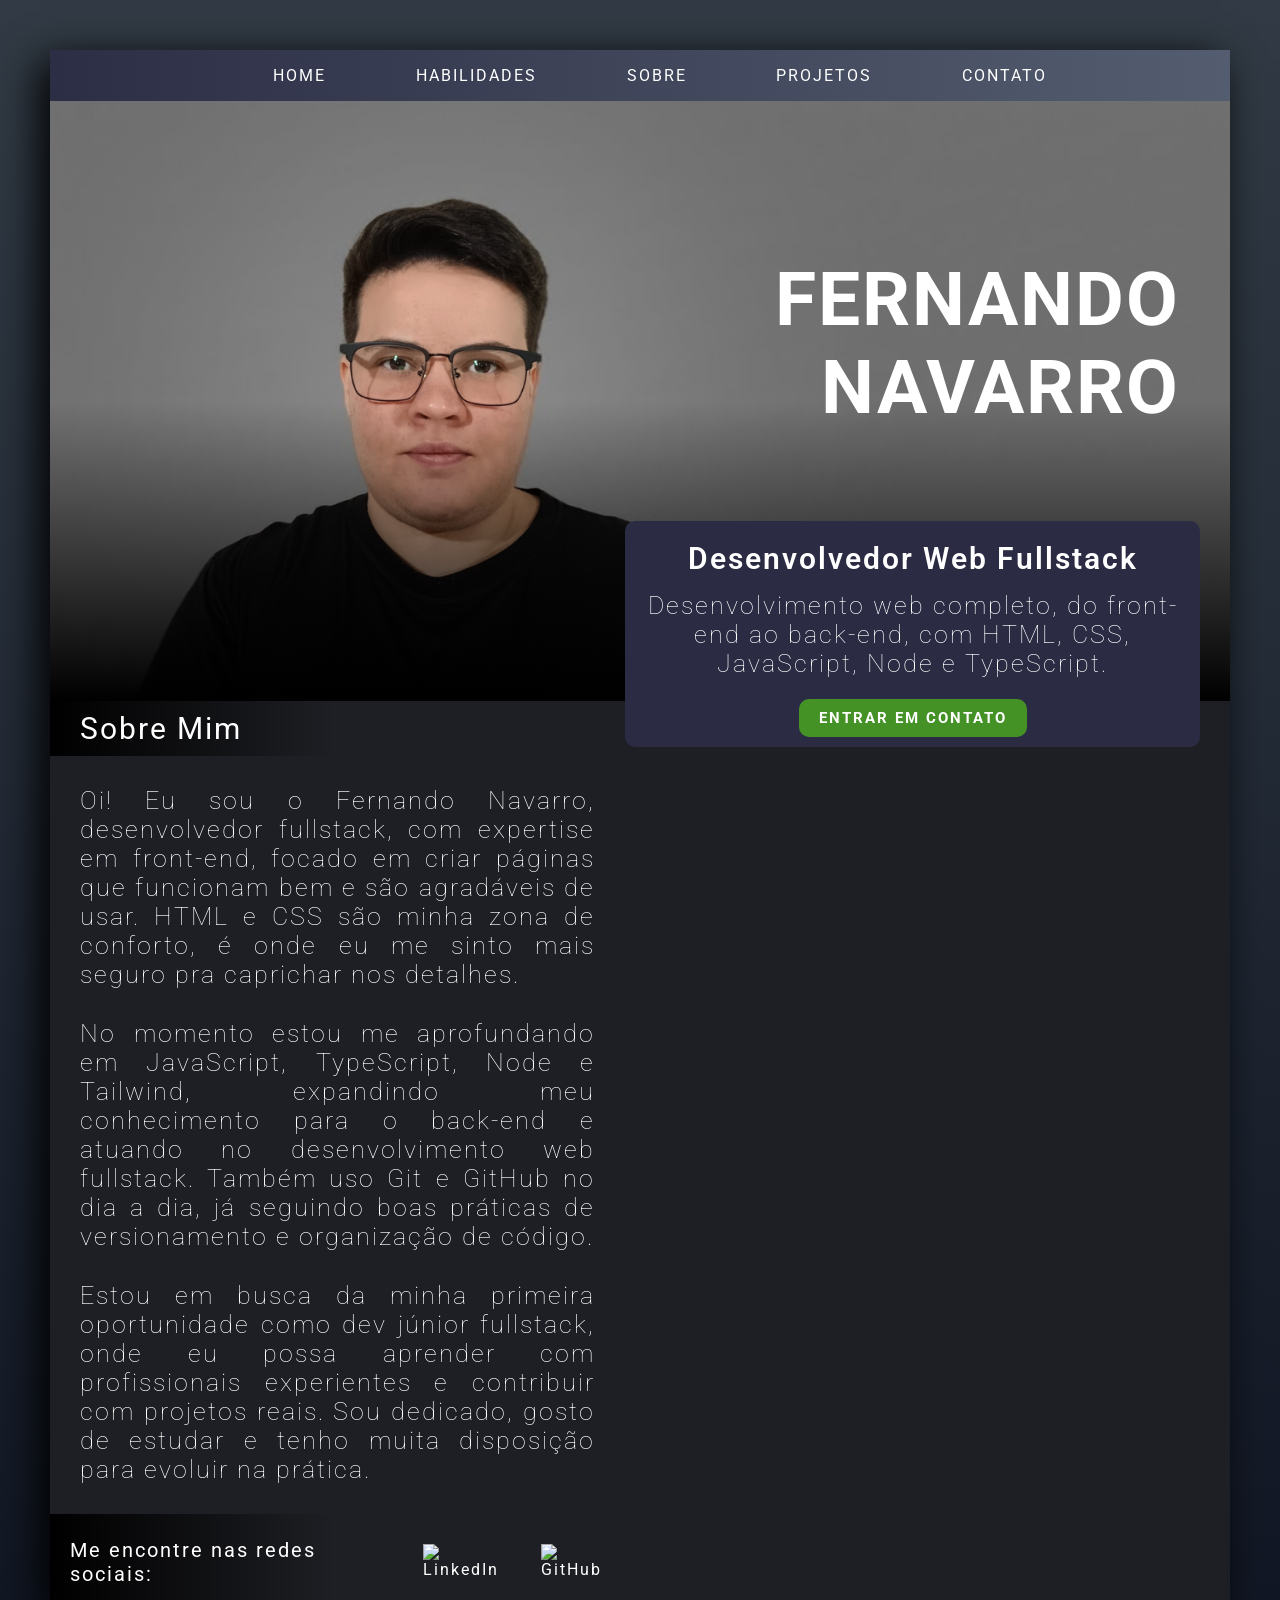
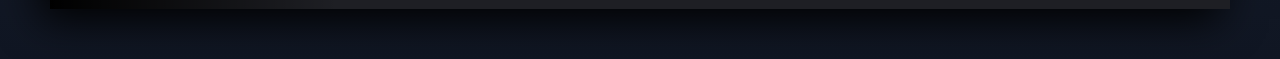
==== index.html @ 13acafb3 "Melhorias no display" ====
<!DOCTYPE html>
<html lang="pt-BR">

    <head>
        <meta charset="UTF-8">
        <meta name="viewport" content="width=device-width, initial-scale=1.0">
        <title>Portfólio | Fernando Navarro</title>
        <meta name="description" content="Portfólio de Fernando Navarro, desenvolvedor web fullstack, focado em criar interfaces funcionais e agradáveis de usar.">
        <link rel="icon" href="./public/images/logo-refatorando.png" type="image/x-icon">
        <link rel="stylesheet" href="./public/css/styles.css">
    </head>

    <body>
        <div id="container">
            <header id="header">
                <nav>
                    <ul>
                        <li><a href="#">HOME</a></li>
                        <li><a href="#">HABILIDADES</a></li>
                        <li><a href="#">SOBRE</a></li>
                        <li><a href="#">PROJETOS</a></li>
                        <li><a href="#">CONTATO</a></li>
                    </ul>
                </nav>
            </header>
            <div id="banner">
                <div id="banner-shadow">
                </div>
                <h1>Fernando<br>Navarro</h1>
            </div>
            <div id="info">
                <div id="sobre">
                    <div class="title">Sobre Mim</div>
                    <p>Oi! Eu sou o Fernando Navarro, desenvolvedor fullstack, com expertise em front-end, focado em criar páginas que funcionam bem e são agradáveis de usar. HTML e CSS são minha zona de conforto, é onde eu me sinto mais seguro pra caprichar nos detalhes.</p>
                    <p>No momento estou me aprofundando em JavaScript, TypeScript, Node e Tailwind, expandindo meu conhecimento para o back-end e atuando no desenvolvimento web fullstack. Também uso Git e GitHub no dia a dia, já seguindo boas práticas de versionamento e organização de código.</p>
                    <p>Estou em busca da minha primeira oportunidade como dev júnior fullstack, onde eu possa aprender com profissionais experientes e contribuir com projetos reais. Sou dedicado, gosto de estudar e tenho muita disposição para evoluir na prática.</p>
                    <div id="social">
                        <span>Me encontre nas redes sociais:</span>
                        <a href="https://www.linkedin.com/in/fernandoaugustonavarro/" target="_blank" rel="noopener noreferrer"><img src="./public/images/icon-linkedin.png" alt="LinkedIn" title="LinkedIn"></a>
                        <a href="https://github.com/fernandonavarrost-cpu" target="_blank" rel="noopener noreferrer"><img src="./public/images/icon-github.png" alt="GitHub" title="GitHub"></a>
                    </div>
                </div>
                <div id="habilidades">
                    <div id="resumo">
                        <h3>Desenvolvedor Web Fullstack</h3>
                        <p>Desenvolvimento web completo, do front-end ao back-end, com HTML, CSS, JavaScript, Node e TypeScript.</p>
                        <a href="#contato"> Entrar em contato</a>
                    </div>

                </div>
            </div>

        </div>
    </body>

</html>
---- public/css/styles.css ----
@import url('https://fonts.googleapis.com/css2?family=Roboto:ital,wght@0,300;0,400;0,700;1,300;1,400;1,700&display=swap');

:root{
    --branco:#fff;
    --preto: #000;
    --bg-color1:#323B45;
    --bg-color2:#101623;
    --container-bg-color:#1E1F24;
    --header-color1:#2C2E45;
    --header-color2:#545D70;
    --link-hover-color:#FFAE00;
    --banner-shadow-color1:#000000;
    --banner-shadow-color2:#00000000;
    --box-bg-color:#2B2C44;
    --btn-color1:#449225;
    --btn-color2:#c1ffa8;

}

body{
    display:flex;
    flex-direction: space-around;
    margin:0;
    padding:0;
    background-color: var(--bg-color1);
    background: linear-gradient(180deg, var(--bg-color1) 0%,  var(--bg-color2) 100%);
    color: var(--branco);
    font-family: "Roboto", sans-serif;
    letter-spacing: 2px;
    overflow-x: hidden;
}

#container{
    background-color: var(--container-bg-color);
    max-width: 1280px;
    margin:50px;
    min-height: calc(100vh - 100);
    flex-grow: 1;
    box-shadow: -10px 10px 40px var(--preto);
}

header{
    background: linear-gradient(90deg, var(--header-color1) 0%,  var(--header-color2) 100%);

}

nav{
    display:flex;
    flex-direction: row;
    justify-content: center;
    align-items: center;
    gap: 10px;
}

nav >img{
    width: 50px;
    height: 50px;
    border-radius: 50%;
    margin: 10px 3vw;;
    align-self: flex-start;
}

nav > ul{
    width: 100%;
    display:flex;
    justify-content: center;
    gap: 7vw;
}

nav > ul > li{
    list-style: none;
    text-decoration: none;
    display:inline;
}

a{
    text-decoration: none;
    color: var(--branco);
}

a:hover {
    color: var(--link-hover-color);
}

#banner{
    height: 600px;
    background-image: url('../images/banner2.png');
    background-position: left;
    background-repeat: no-repeat;
    background-size: cover;
    display: flex;
    position: relative;
}

#banner-shadow{
    height: 100%;
    width: 100%;
    background: linear-gradient(0deg, var(--banner-shadow-color1) 0%,  var(--banner-shadow-color2) 50%, var(--banner-shadow-color2) 100%);
    position: absolute;
    top: 0;
    left: 0;
}

#banner h1{
    position: absolute;
    font-size: 75px;
    bottom: 220px;
    right: 50px;
    text-transform: uppercase;
    text-align: right;
}

#info{
    display: flex;
    justify-content: space-between;
}

#sobre{
    flex: 1;
    

}

#habilidades{
    flex: 1;
    margin-right: 30px;
    margin-top:-180px;
    z-index: 100;
}

#social {
    display: flex;
    background: linear-gradient(90deg, var(--banner-shadow-color1) 0%,  var(--banner-shadow-color2) 50%, var(--banner-shadow-color2) 100%);
}

#social img {
    width: 30px;
   padding: 10px;
   margin: 20px 5px 20px 10px;
   transition: width 100ms ease-in-out;
   
}

#social img:hover {
    width: 35px;
  
}

#social span {
    padding: 10px;
    font-size: 20px;
    margin: 10px;
    align-content: center;
}

div.title{
    background: linear-gradient(90deg, var(--banner-shadow-color1) 0%,  var(--banner-shadow-color2) 50%);
    font-size: 30px;
    padding: 10px 30px;
    margin: 0 0 20px 0;
}

#sobre p{
    margin: 30px;
    text-align: justify;
}

p{
    font-size: 25px;
    font-weight: lighter;
}

#resumo{
    padding: 20px;
    border-radius: 10px;
    background-color: var(--box-bg-color);
    text-align: center;
}

h3{
    font-size: 30px;
    font-weight: 600;
}

#resumo h3{
    margin: 0;
    padding: 0;
}

#resumo p{
    font-size: 25px;
    margin: 15px 0 30px 0;
}

#resumo a{
    text-transform: uppercase;
    background-color: var(--btn-color1);
    color: var(--branco);
    padding: 10px 20px;
    border-radius: 10px;
    border: none;
    font-size: 15px;
    font-weight: bold;
    transition: all 0.3s ease-in-out;
}

#resumo a:hover{
    text-transform: uppercase;
    background-color: var(--btn-color2);
    color: var(--btn-color1);
    padding: 10px 20px;
    border-radius: 10px;
    border: none;
    font-size: 16px;
    font-weight: bold;
}
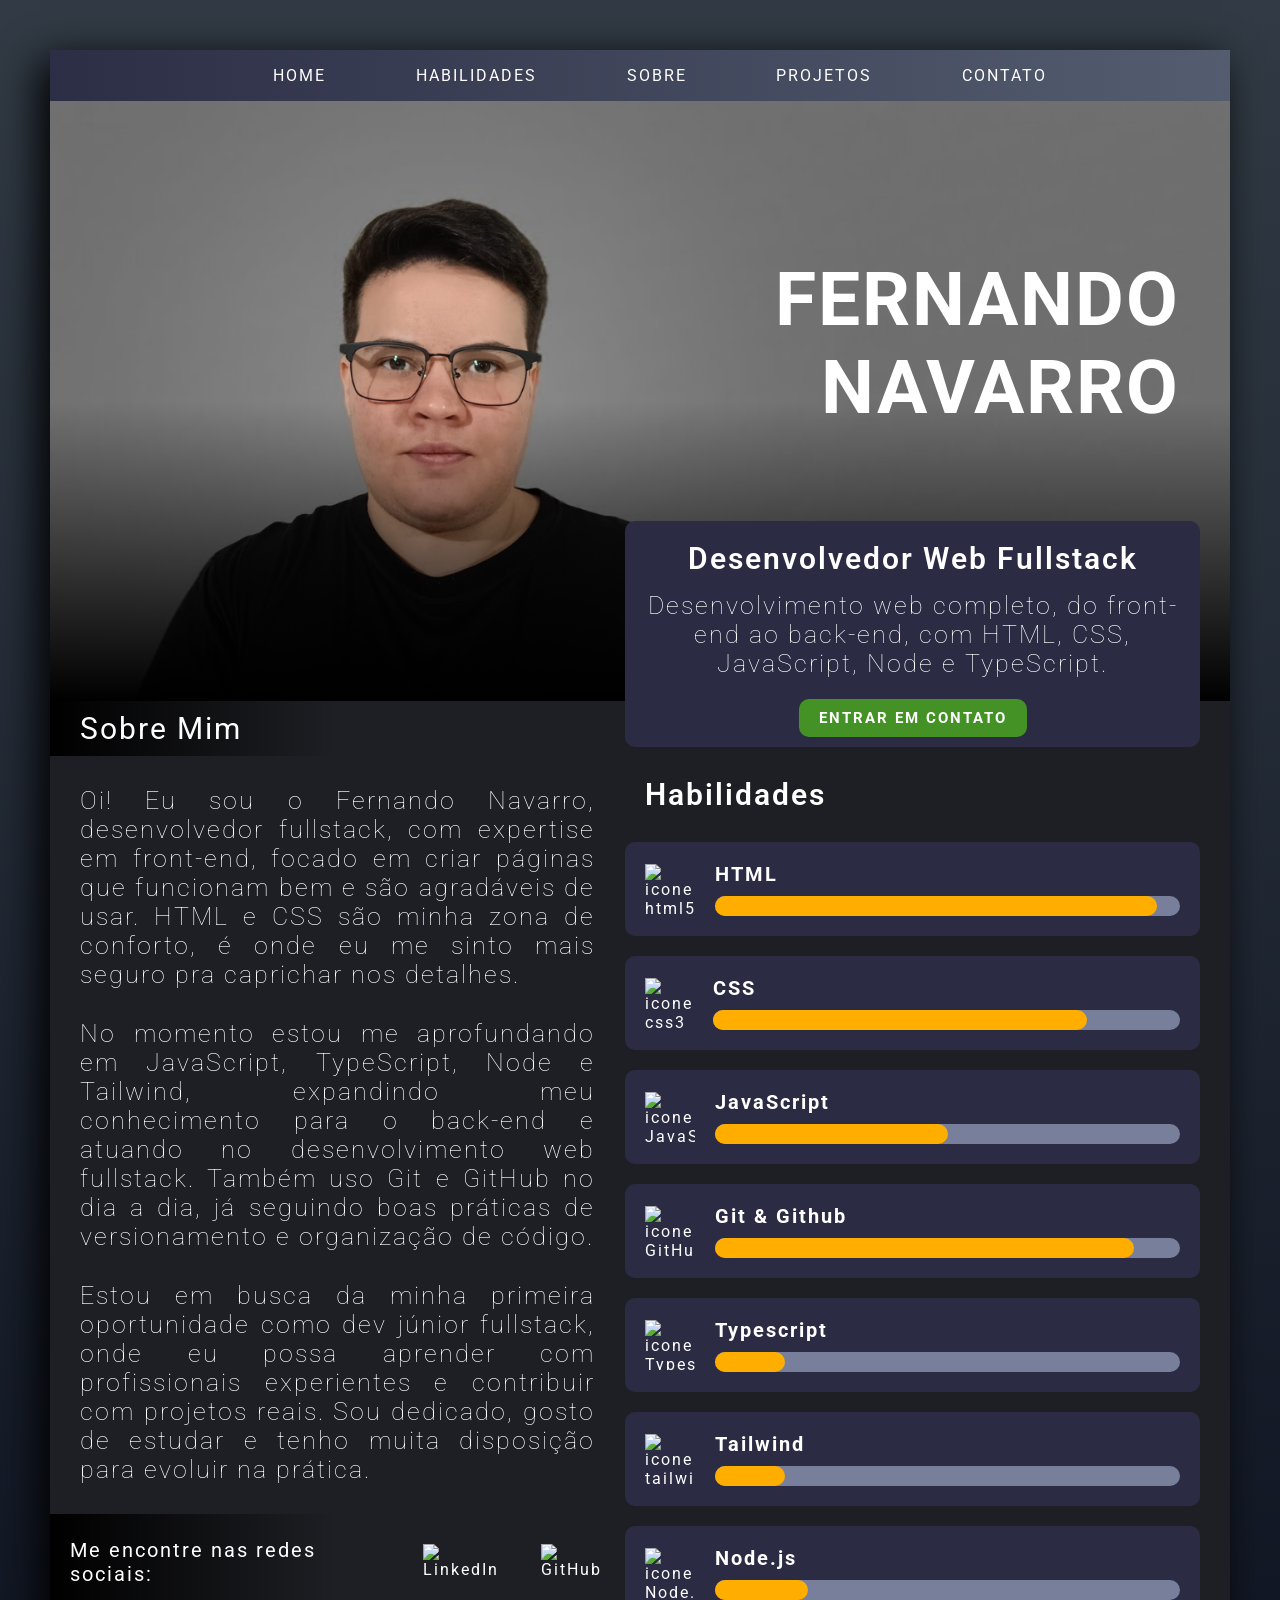
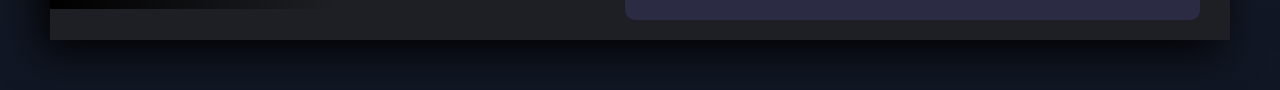
==== commit 14054f80: "Implementação da seção habilidades" ====
--- a/index.html
+++ b/index.html
@@ -46,7 +46,70 @@
                         <p>Desenvolvimento web completo, do front-end ao back-end, com HTML, CSS, JavaScript, Node e TypeScript.</p>
                         <a href="#contato"> Entrar em contato</a>
                     </div>
-
+                    <h3>Habilidades</h3>
+                    <div class="tecnologia">
+                        <img src="./public/images/icon-html5.png" alt="icone html5">
+                        <div>
+                            <span>HTML</span>
+                            <div class="bar">
+                                <div style="width:95%;"></div>
+                            </div>
+                        </div>
+                    </div>
+                     <div class="tecnologia">
+                        <img src="./public/images/icon-css3.png" alt="icone css3">
+                        <div>
+                            <span>CSS</span>
+                            <div class="bar">
+                                <div style="width:80%;"></div>
+                            </div>
+                        </div>
+                    </div>
+                     <div class="tecnologia">
+                        <img src="./public/images/icon-javascript.png" alt="icone JavaScript">
+                        <div>
+                            <span>JavaScript</span>
+                            <div class="bar">
+                                <div style="width:50%;"></div>
+                            </div>
+                        </div>
+                    </div>
+                     <div class="tecnologia">
+                        <img src="./public/images/icon-github.png" alt="icone GitHub">
+                        <div>
+                            <span>Git & Github</span>
+                            <div class="bar">
+                                <div style="width:90%;"></div>
+                            </div>
+                        </div>
+                    </div>
+                     <div class="tecnologia">
+                        <img src="./public/images/icon-typescript.png" alt="icone Typescript">
+                        <div>
+                            <span>Typescript</span>
+                            <div class="bar">
+                                <div style="width:15%;"></div>
+                            </div>
+                        </div>
+                    </div>
+                     <div class="tecnologia">
+                        <img src="./public/images/icon-tailwind.png" alt="icone tailwind">
+                        <div>
+                            <span>Tailwind</span>
+                            <div class="bar">
+                                <div style="width:15%;"></div>
+                            </div>
+                        </div>
+                    </div>
+                     <div class="tecnologia">
+                        <img src="./public/images/icon-node.png" alt="icone Node.js">
+                        <div>
+                            <span>Node.js</span>
+                            <div class="bar">
+                                <div style="width:20%;"></div>
+                            </div>
+                        </div>
+                    </div>
                 </div>
             </div>
 
--- a/public/css/styles.css
+++ b/public/css/styles.css
@@ -14,6 +14,8 @@
     --box-bg-color:#2B2C44;
     --btn-color1:#449225;
     --btn-color2:#c1ffa8;
+    --bar-color1:#ffae00;
+    --bar-color2:#787f9a;
 
 }
 
@@ -213,4 +215,48 @@
     border: none;
     font-size: 16px;
     font-weight: bold;
+}
+
+#habilidades > h3{
+    padding-left: 20px;
+}
+
+#habilidades .tecnologia{
+background-color: var(--box-bg-color);
+border-radius:10px;
+display: flex;
+justify-content: stretch;
+align-items: center;
+padding: 20px;
+margin: 20px 0;
+gap: 20px;
+}
+
+.tecnologia img{
+width: 50px;
+height: 50px;
+}
+
+.tecnologia > div{
+    width: 100%;
+    display: flex;
+    flex-direction: column;
+    gap: 10px;
+}
+
+.tecnologia > div > span{
+    font-size: 20px;
+    font-weight: bold;
+}
+
+.bar{
+    height: 20px;
+    background-color: var(--bar-color2);
+    border-radius: 10px;
+}
+
+.bar div{
+    height: 20px;
+    background-color: var(--bar-color1);
+    border-radius: 10px;
 }
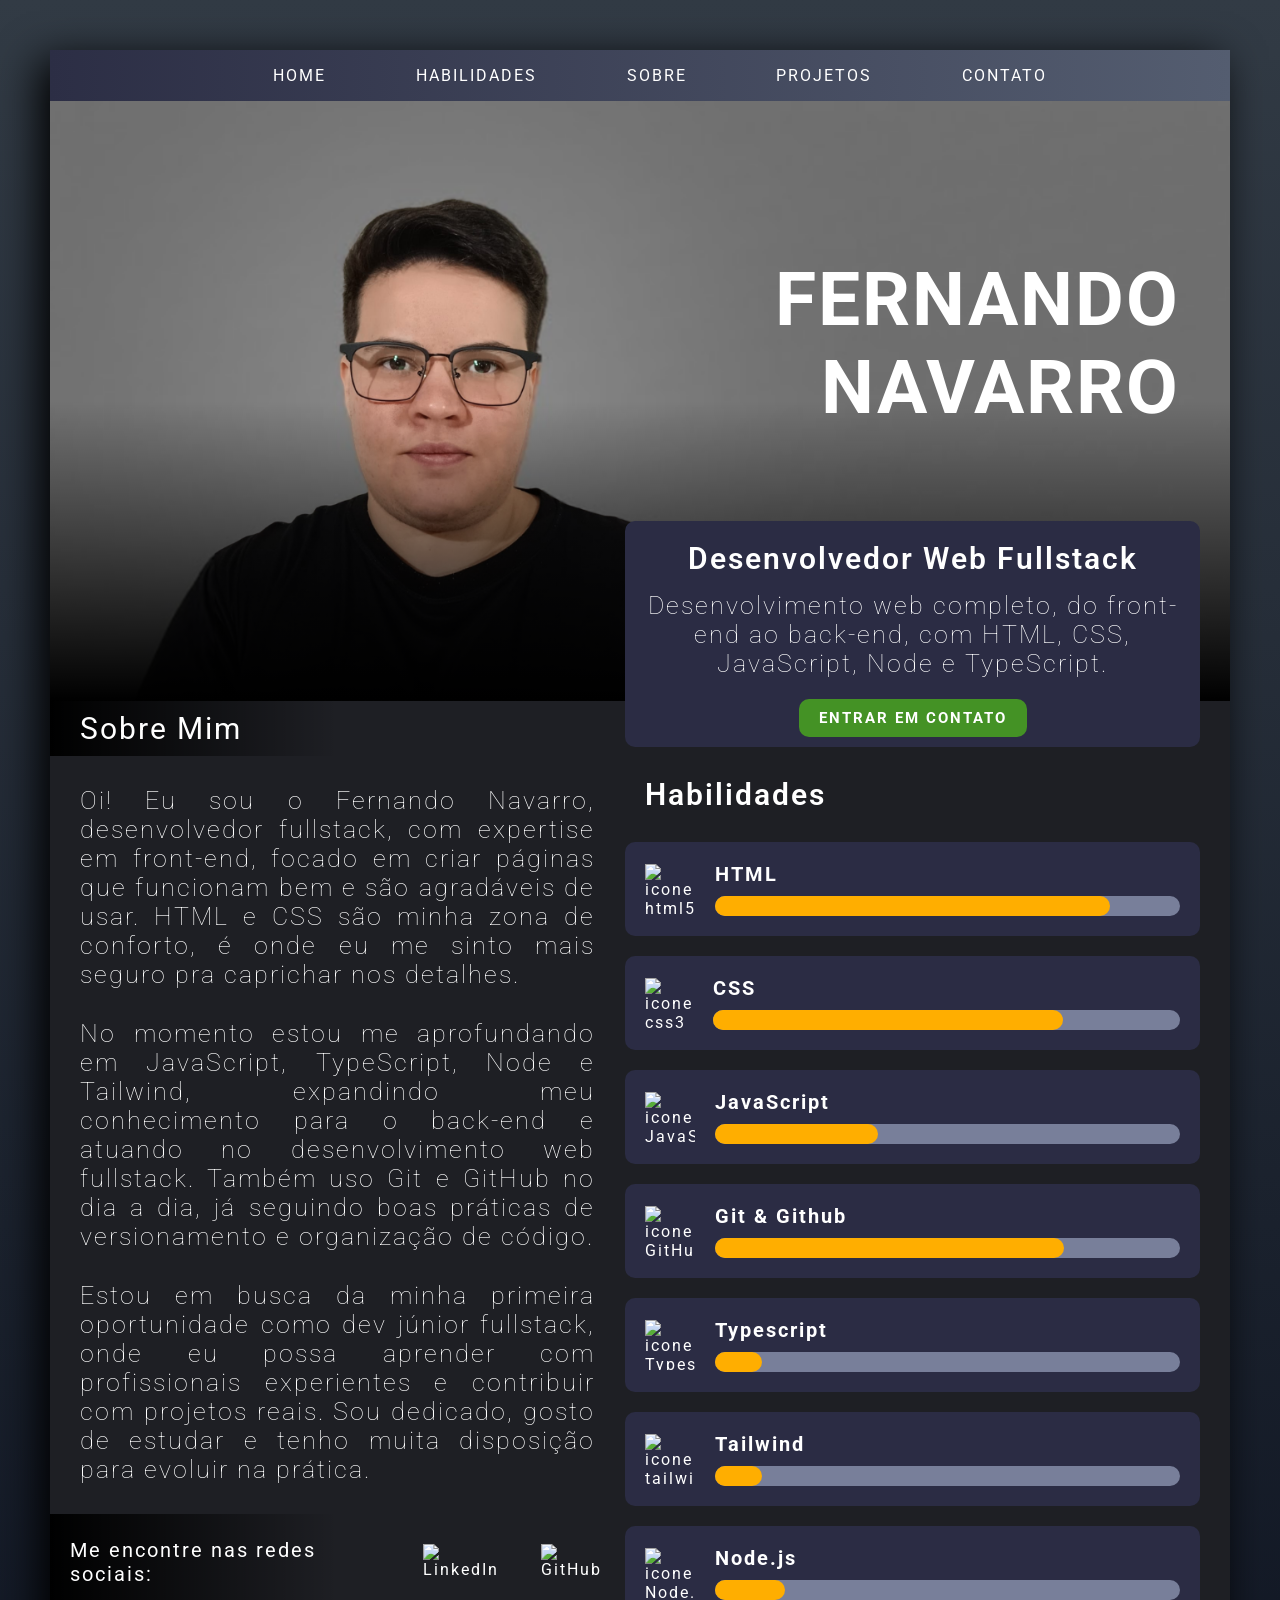
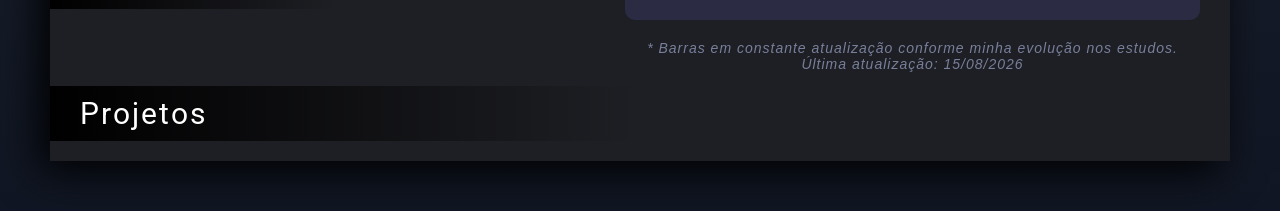
==== commit baabd29d: "Organização do código e inicio da seção de projetos" ====
--- a/index.html
+++ b/index.html
@@ -52,67 +52,72 @@
                         <div>
                             <span>HTML</span>
                             <div class="bar">
-                                <div style="width:95%;"></div>
+                                <div style="width:85%;"></div>
                             </div>
                         </div>
                     </div>
-                     <div class="tecnologia">
+                    <div class="tecnologia">
                         <img src="./public/images/icon-css3.png" alt="icone css3">
                         <div>
                             <span>CSS</span>
                             <div class="bar">
-                                <div style="width:80%;"></div>
+                                <div style="width:75%;"></div>
                             </div>
                         </div>
                     </div>
-                     <div class="tecnologia">
+                    <div class="tecnologia">
                         <img src="./public/images/icon-javascript.png" alt="icone JavaScript">
                         <div>
                             <span>JavaScript</span>
                             <div class="bar">
-                                <div style="width:50%;"></div>
+                                <div style="width:35%;"></div>
                             </div>
                         </div>
                     </div>
-                     <div class="tecnologia">
+                    <div class="tecnologia">
                         <img src="./public/images/icon-github.png" alt="icone GitHub">
                         <div>
                             <span>Git & Github</span>
                             <div class="bar">
-                                <div style="width:90%;"></div>
+                                <div style="width:75%;"></div>
                             </div>
                         </div>
                     </div>
-                     <div class="tecnologia">
+                    <div class="tecnologia">
                         <img src="./public/images/icon-typescript.png" alt="icone Typescript">
                         <div>
                             <span>Typescript</span>
+                            <div class="bar">
+                                <div style="width:10%;"></div>
+                            </div>
+                        </div>
+                    </div>
+                    <div class="tecnologia">
+                        <img src="./public/images/icon-tailwind.png" alt="icone tailwind">
+                        <div>
+                            <span>Tailwind</span>
+                            <div class="bar">
+                                <div style="width:10%;"></div>
+                            </div>
+                        </div>
+                    </div>
+                    <div class="tecnologia">
+                        <img src="./public/images/icon-node.png" alt="icone Node.js">
+                        <div>
+                            <span>Node.js</span>
                             <div class="bar">
                                 <div style="width:15%;"></div>
                             </div>
                         </div>
                     </div>
-                     <div class="tecnologia">
-                        <img src="./public/images/icon-tailwind.png" alt="icone tailwind">
-                        <div>
-                            <span>Tailwind</span>
-                            <div class="bar">
-                                <div style="width:15%;"></div>
-                            </div>
-                        </div>
-                    </div>
-                     <div class="tecnologia">
-                        <img src="./public/images/icon-node.png" alt="icone Node.js">
-                        <div>
-                            <span>Node.js</span>
-                            <div class="bar">
-                                <div style="width:20%;"></div>
-                            </div>
-                        </div>
-                    </div>
+                    <p class="nota">* Barras em constante atualização conforme minha evolução nos estudos.<br>Última atualização: 15/08/2026</p>
                 </div>
             </div>
-
+            <div id="Projetos">
+                <div class="title">
+                    Projetos
+                </div>
+            </div>
         </div>
     </body>
 
--- a/public/css/styles.css
+++ b/public/css/styles.css
@@ -1,5 +1,6 @@
 @import url('https://fonts.googleapis.com/css2?family=Roboto:ital,wght@0,300;0,400;0,700;1,300;1,400;1,700&display=swap');
 
+/* Variáveis */
 :root{
     --branco:#fff;
     --preto: #000;
@@ -19,11 +20,12 @@
 
 }
 
+/* Reset e Base */
 body{
-    display:flex;
-    flex-direction: space-around;
-    margin:0;
-    padding:0;
+    display: flex;
+    justify-content: space-around;
+    margin: 0;
+    padding: 0;
     background-color: var(--bg-color1);
     background: linear-gradient(180deg, var(--bg-color1) 0%,  var(--bg-color2) 100%);
     color: var(--branco);
@@ -32,39 +34,59 @@
     overflow-x: hidden;
 }
 
+a{
+    text-decoration: none;
+    color: var(--branco);
+}
+
+a:hover {
+    color: var(--link-hover-color);
+}
+
+p{
+    font-size: 25px;
+    font-weight: lighter;
+}
+
+h3{
+    font-size: 30px;
+    font-weight: 600;
+}
+
+/* Container */
 #container{
     background-color: var(--container-bg-color);
     max-width: 1280px;
-    margin:50px;
-    min-height: calc(100vh - 100);
+    margin: 50px;
+    min-height: calc(100vh - 100px);
     flex-grow: 1;
     box-shadow: -10px 10px 40px var(--preto);
 }
 
+/* Header e Navegação */
 header{
     background: linear-gradient(90deg, var(--header-color1) 0%,  var(--header-color2) 100%);
-
 }
 
 nav{
-    display:flex;
+    display: flex;
     flex-direction: row;
     justify-content: center;
     align-items: center;
     gap: 10px;
 }
 
-nav >img{
+nav > img{
     width: 50px;
     height: 50px;
     border-radius: 50%;
-    margin: 10px 3vw;;
+    margin: 10px 3vw;
     align-self: flex-start;
 }
 
 nav > ul{
     width: 100%;
-    display:flex;
+    display: flex;
     justify-content: center;
     gap: 7vw;
 }
@@ -72,18 +94,10 @@
 nav > ul > li{
     list-style: none;
     text-decoration: none;
-    display:inline;
-}
-
-a{
-    text-decoration: none;
-    color: var(--branco);
-}
-
-a:hover {
-    color: var(--link-hover-color);
-}
-
+    display: inline;
+}
+
+/* Banner */
 #banner{
     height: 600px;
     background-image: url('../images/banner2.png');
@@ -112,22 +126,20 @@
     text-align: right;
 }
 
+/* Layout da área de informações */
 #info{
     display: flex;
     justify-content: space-between;
 }
 
+/* Seção Sobre */
 #sobre{
     flex: 1;
-    
-
-}
-
-#habilidades{
-    flex: 1;
-    margin-right: 30px;
-    margin-top:-180px;
-    z-index: 100;
+}
+
+#sobre p{
+    margin: 30px;
+    text-align: justify;
 }
 
 #social {
@@ -137,15 +149,13 @@
 
 #social img {
     width: 30px;
-   padding: 10px;
-   margin: 20px 5px 20px 10px;
-   transition: width 100ms ease-in-out;
-   
+    padding: 10px;
+    margin: 20px 5px 20px 10px;
+    transition: width 100ms ease-in-out;
 }
 
 #social img:hover {
     width: 35px;
-  
 }
 
 #social span {
@@ -155,6 +165,7 @@
     align-content: center;
 }
 
+/* Componentes gerais */
 div.title{
     background: linear-gradient(90deg, var(--banner-shadow-color1) 0%,  var(--banner-shadow-color2) 50%);
     font-size: 30px;
@@ -162,14 +173,16 @@
     margin: 0 0 20px 0;
 }
 
-#sobre p{
-    margin: 30px;
-    text-align: justify;
-}
-
-p{
-    font-size: 25px;
-    font-weight: lighter;
+/* Seção Habilidades */
+#habilidades{
+    flex: 1;
+    margin-right: 30px;
+    margin-top: -180px;
+    z-index: 100;
+}
+
+#habilidades > h3{
+    padding-left: 20px;
 }
 
 #resumo{
@@ -177,11 +190,6 @@
     border-radius: 10px;
     background-color: var(--box-bg-color);
     text-align: center;
-}
-
-h3{
-    font-size: 30px;
-    font-weight: 600;
 }
 
 #resumo h3{
@@ -217,24 +225,20 @@
     font-weight: bold;
 }
 
-#habilidades > h3{
-    padding-left: 20px;
-}
-
 #habilidades .tecnologia{
-background-color: var(--box-bg-color);
-border-radius:10px;
-display: flex;
-justify-content: stretch;
-align-items: center;
-padding: 20px;
-margin: 20px 0;
-gap: 20px;
+    background-color: var(--box-bg-color);
+    border-radius: 10px;
+    display: flex;
+    justify-content: stretch;
+    align-items: center;
+    padding: 20px;
+    margin: 20px 0;
+    gap: 20px;
 }
 
 .tecnologia img{
-width: 50px;
-height: 50px;
+    width: 50px;
+    height: 50px;
 }
 
 .tecnologia > div{
@@ -259,4 +263,16 @@
     height: 20px;
     background-color: var(--bar-color1);
     border-radius: 10px;
-}+}
+
+.nota{
+    font-size: 14px;
+    font-style: italic;
+    color: var(--bar-color2);
+    text-align: center;
+    letter-spacing: 1px;
+    margin-top: 10px;
+}
+
+/*Seção Projetos*/
+
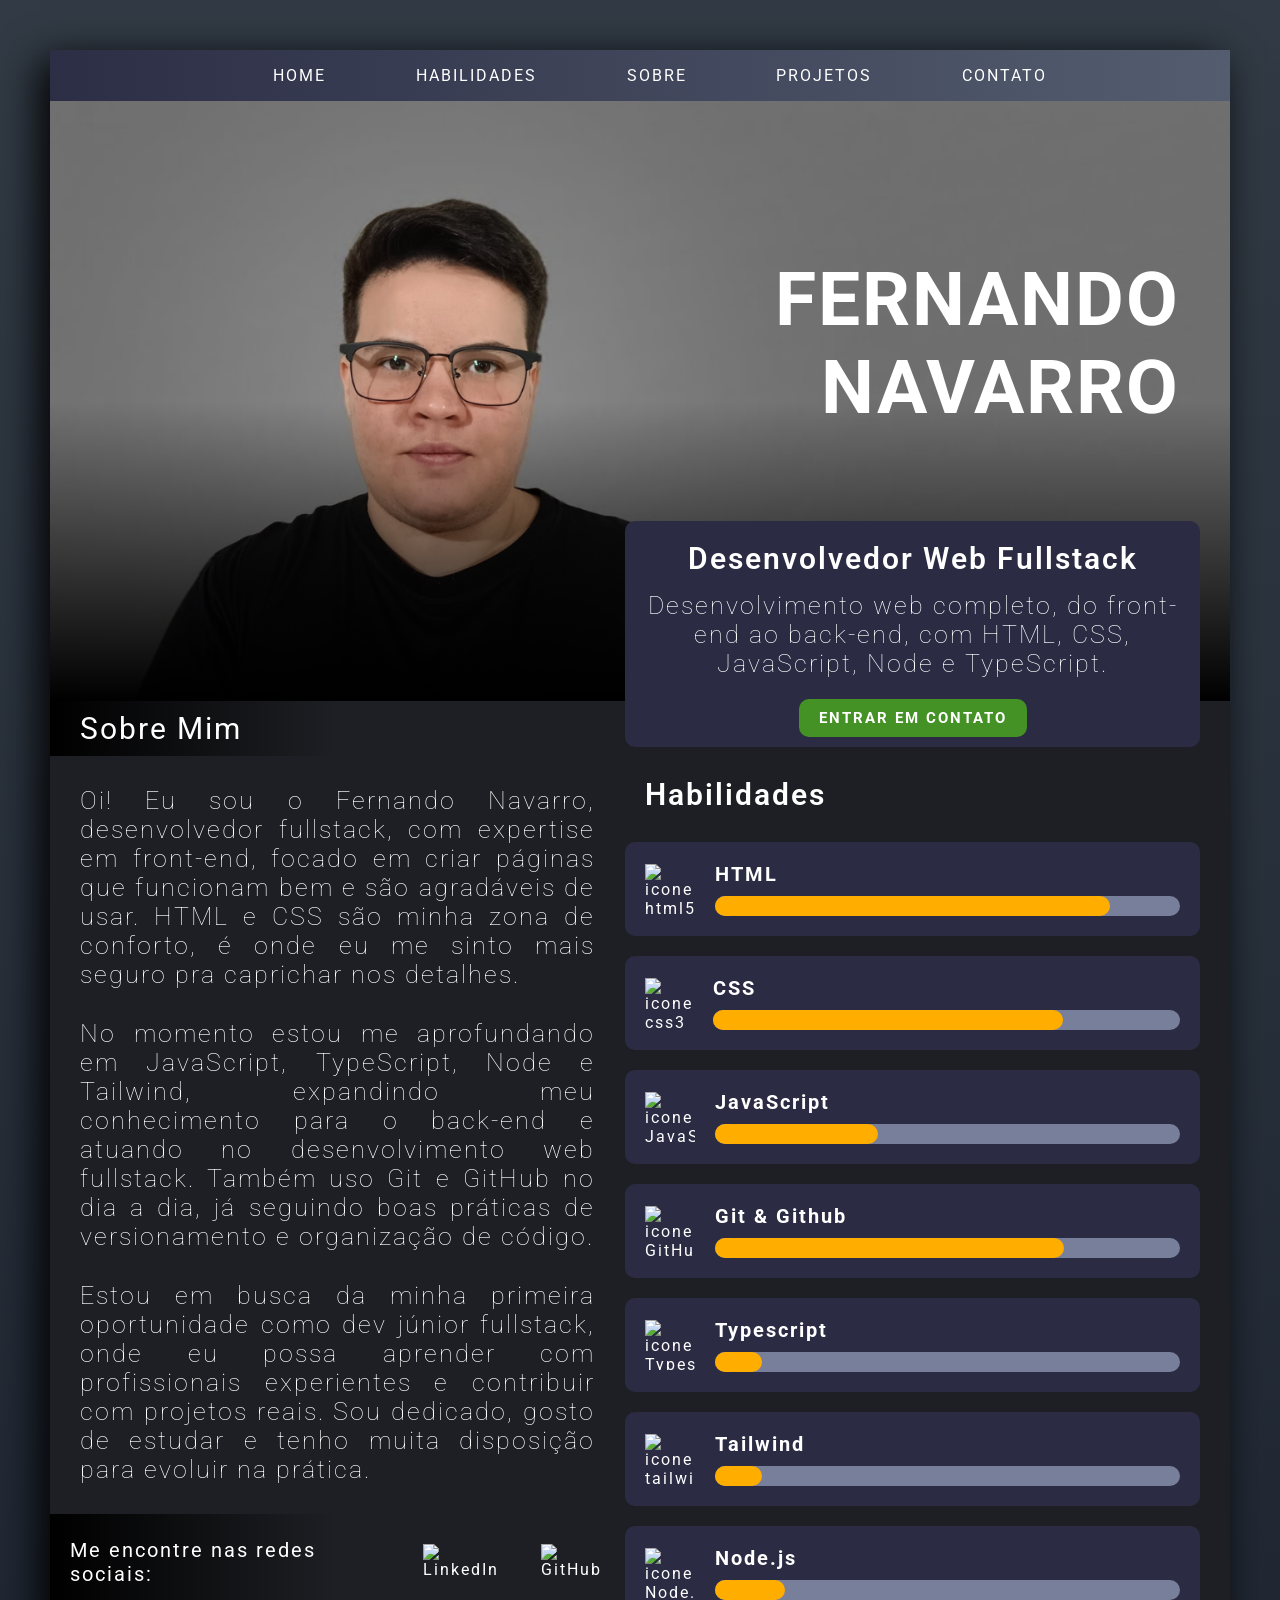
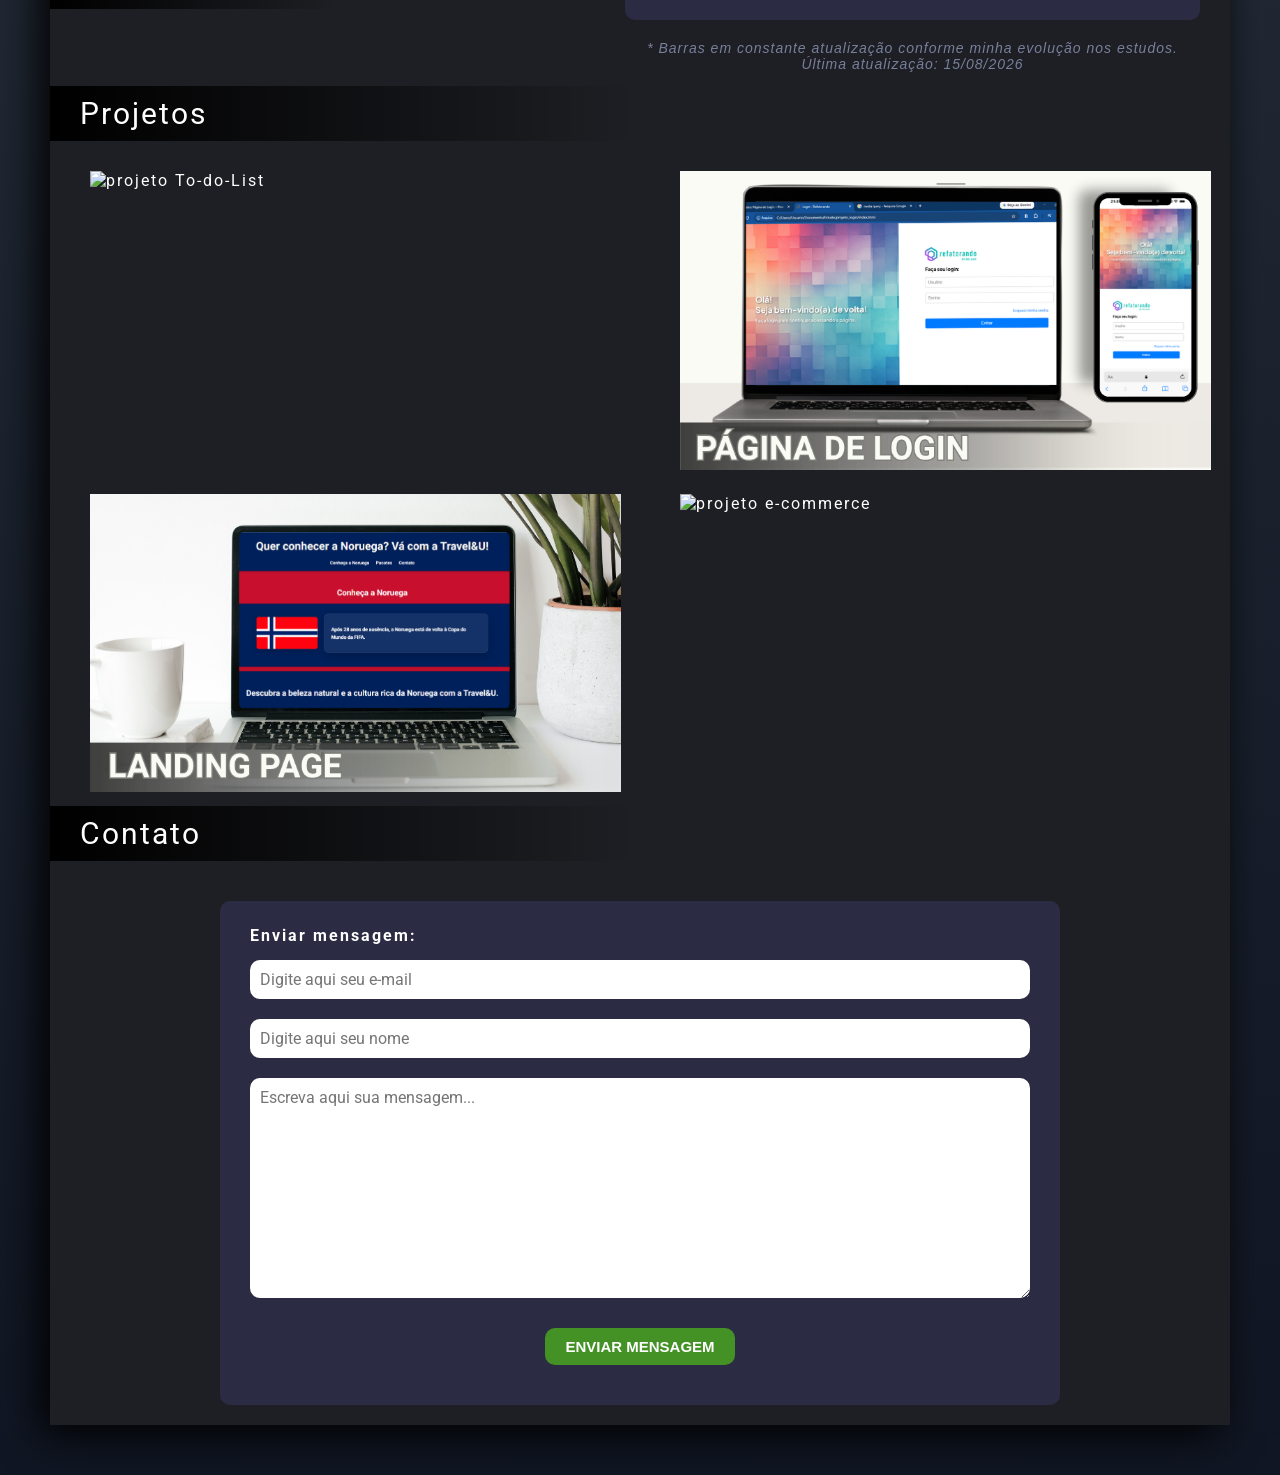
==== commit 4d7e08d8: "Implementação da seção contato, galeria de projetos e menu hambúrguer responsivo" ====
--- a/index.html
+++ b/index.html
@@ -6,20 +6,20 @@
         <meta name="viewport" content="width=device-width, initial-scale=1.0">
         <title>Portfólio | Fernando Navarro</title>
         <meta name="description" content="Portfólio de Fernando Navarro, desenvolvedor web fullstack, focado em criar interfaces funcionais e agradáveis de usar.">
-        <link rel="icon" href="./public/images/logo-refatorando.png" type="image/x-icon">
         <link rel="stylesheet" href="./public/css/styles.css">
     </head>
 
     <body>
         <div id="container">
             <header id="header">
-                <nav>
-                    <ul>
-                        <li><a href="#">HOME</a></li>
-                        <li><a href="#">HABILIDADES</a></li>
-                        <li><a href="#">SOBRE</a></li>
-                        <li><a href="#">PROJETOS</a></li>
-                        <li><a href="#">CONTATO</a></li>
+                <nav id="nav">
+                    <button id="menu-toggle" aria-label="Abrir menu" aria-expanded="false">&#9776;</button>
+                    <ul id="menu">
+                        <li><a href="#banner">HOME</a></li>
+                        <li><a href="#habilidades">HABILIDADES</a></li>
+                        <li><a href="#sobre">SOBRE</a></li>
+                        <li><a href="#projetos">PROJETOS</a></li>
+                        <li><a href="#contato">CONTATO</a></li>
                     </ul>
                 </nav>
             </header>
@@ -113,12 +113,32 @@
                     <p class="nota">* Barras em constante atualização conforme minha evolução nos estudos.<br>Última atualização: 15/08/2026</p>
                 </div>
             </div>
-            <div id="Projetos">
-                <div class="title">
-                    Projetos
+            <div id="projetos">
+                <div class="title">Projetos</div>
+                <div id="galeria_projetos">
+                    <a href="https://github.com/fernandonavarrost-cpu/projeto-todo-list" target="_blank"><img src="./public/images/projetos-todo-List.png" alt="projeto To-do-List"/></a>
+                    <a href="https://github.com/fernandonavarrost-cpu/projeto_login" target="_blank"><img src="./public/images/projetos-login.png" alt="projeto página de login"/></a>
+                    <a href="https://github.com/fernandonavarrost-cpu/landing-page-noruega" target="_blank"><img src="./public/images/projetos-landingpage.png" alt="projeto landing page de uma agencia de viagens"/></a>
+                    <a href="https://github.com/fernandonavarrost-cpu/pagina_de_ecommerce" target="_blank"><img src="./public/images/projetos-ecommerce.png" alt="projeto e-commerce"/></a>
+                </div>
+            </div>
+            <div id="contato">
+                <div class="title">Contato</div>
+                    <div id="container_formulario">
+                        <h4>Enviar mensagem:</h4>
+                        <form action="https://formspree.io/f/xjyboqlq" method="POST">
+                            <input type='email' placeholder="Digite aqui seu e-mail" name="email">
+                            <input type='text' placeholder="Digite aqui seu nome" name="nome">
+                            <textarea name='message' placeholder="Escreva aqui sua mensagem..."></textarea>
+                            <div>
+                                <button type="submit">Enviar mensagem</button>
+                            </div>
+                        </form>
+                    </div>
                 </div>
             </div>
         </div>
+        <script src="./public/js/script.js"></script>
     </body>
 
 </html>
--- a/public/css/styles.css
+++ b/public/css/styles.css
@@ -76,12 +76,14 @@
     gap: 10px;
 }
 
-nav > img{
-    width: 50px;
-    height: 50px;
-    border-radius: 50%;
-    margin: 10px 3vw;
-    align-self: flex-start;
+#menu-toggle{
+    display: none;
+    background: none;
+    border: none;
+    color: var(--branco);
+    font-size: 28px;
+    cursor: pointer;
+    padding: 10px 15px;
 }
 
 nav > ul{
@@ -276,3 +278,150 @@
 
 /*Seção Projetos*/
 
+#galeria_projetos{
+    display: flex;
+    justify-content: space-around;
+    flex-wrap: wrap;
+}
+
+#galeria_projetos a{
+    width: 45%;
+}
+
+#galeria_projetos > a > img{
+    max-width: 100%;
+    margin: 10px;
+}
+
+/*Seção contato*/
+
+#contato{
+    display: flex;
+    flex-direction: column;
+}
+
+#container_formulario{
+    margin: 20px;
+    padding: 20px;
+    max-width: 800px;
+    background-color: var(--box-bg-color);
+    border-radius: 10px;
+    align-self: center;
+}
+
+form{
+    display: flex;
+    flex-wrap: wrap;
+}
+
+input, textarea{
+    font-family: inherit;
+    font-size: 16px;
+    flex-basis: 100%;
+    padding: 10px;
+    margin: 10px;
+    border-radius: 10px;
+    border: none;
+}
+
+form div{
+    padding: 10px;
+    display: flex;
+    align-items: center;
+    justify-content: center;
+    flex-basis: 100%;
+}
+
+textarea{
+    height: 200px;
+}
+
+form button{
+    background-color: var(--btn-color1);
+    color: var(--branco);
+    text-transform: uppercase;
+    padding: 10px 20px;
+    border-radius: 10px;
+    border: none;
+    font-size: 15px;
+    font-weight: bold;
+    margin: 10px;
+    cursor: pointer;
+    transition: all 0.3s ease-in-out;
+}
+
+form button:hover{
+    background-color: var(--btn-color2);
+    color: var(--btn-color1);
+    font-size: 16px;
+}
+
+h4{
+    font-size: 16px;
+    margin: 5px 10px;
+}
+
+/* Responsividade */
+
+@media (max-width: 1024px){
+    #container{
+        margin: 20px;
+    }
+    #banner{
+        height: 400px;
+    }
+    #banner h1{
+        font-size: 55px;
+    }
+    #habilidades{
+        margin-top: -60px;
+    }
+}
+
+@media (max-width: 768px){
+    #container{
+        margin: 0;
+    }
+    nav{
+        flex-direction: column;
+        align-items: stretch;
+        gap: 0;
+    }
+    #menu-toggle{
+        display: block;
+        align-self: flex-end;
+    }
+    #menu{
+        display: none;
+        flex-direction: column;
+        align-items: center;
+        gap: 15px;
+        padding: 0 0 15px 0;
+    }
+    #menu.aberto{
+        display: flex;
+    }
+    #banner{
+        height: 300px;
+    }
+    #banner h1{
+        font-size: 40px;
+        right: 20px;
+        bottom: 60px;
+    }
+    #info{
+        flex-direction: column;
+    }
+    #habilidades{
+        margin-top: 0;
+        margin-right: 0;
+        padding: 20px;
+    }
+    #sobre p{
+        font-size: 18px;
+        margin: 20px;
+    }
+    #galeria_projetos a{
+        width: 100%;
+    }
+}
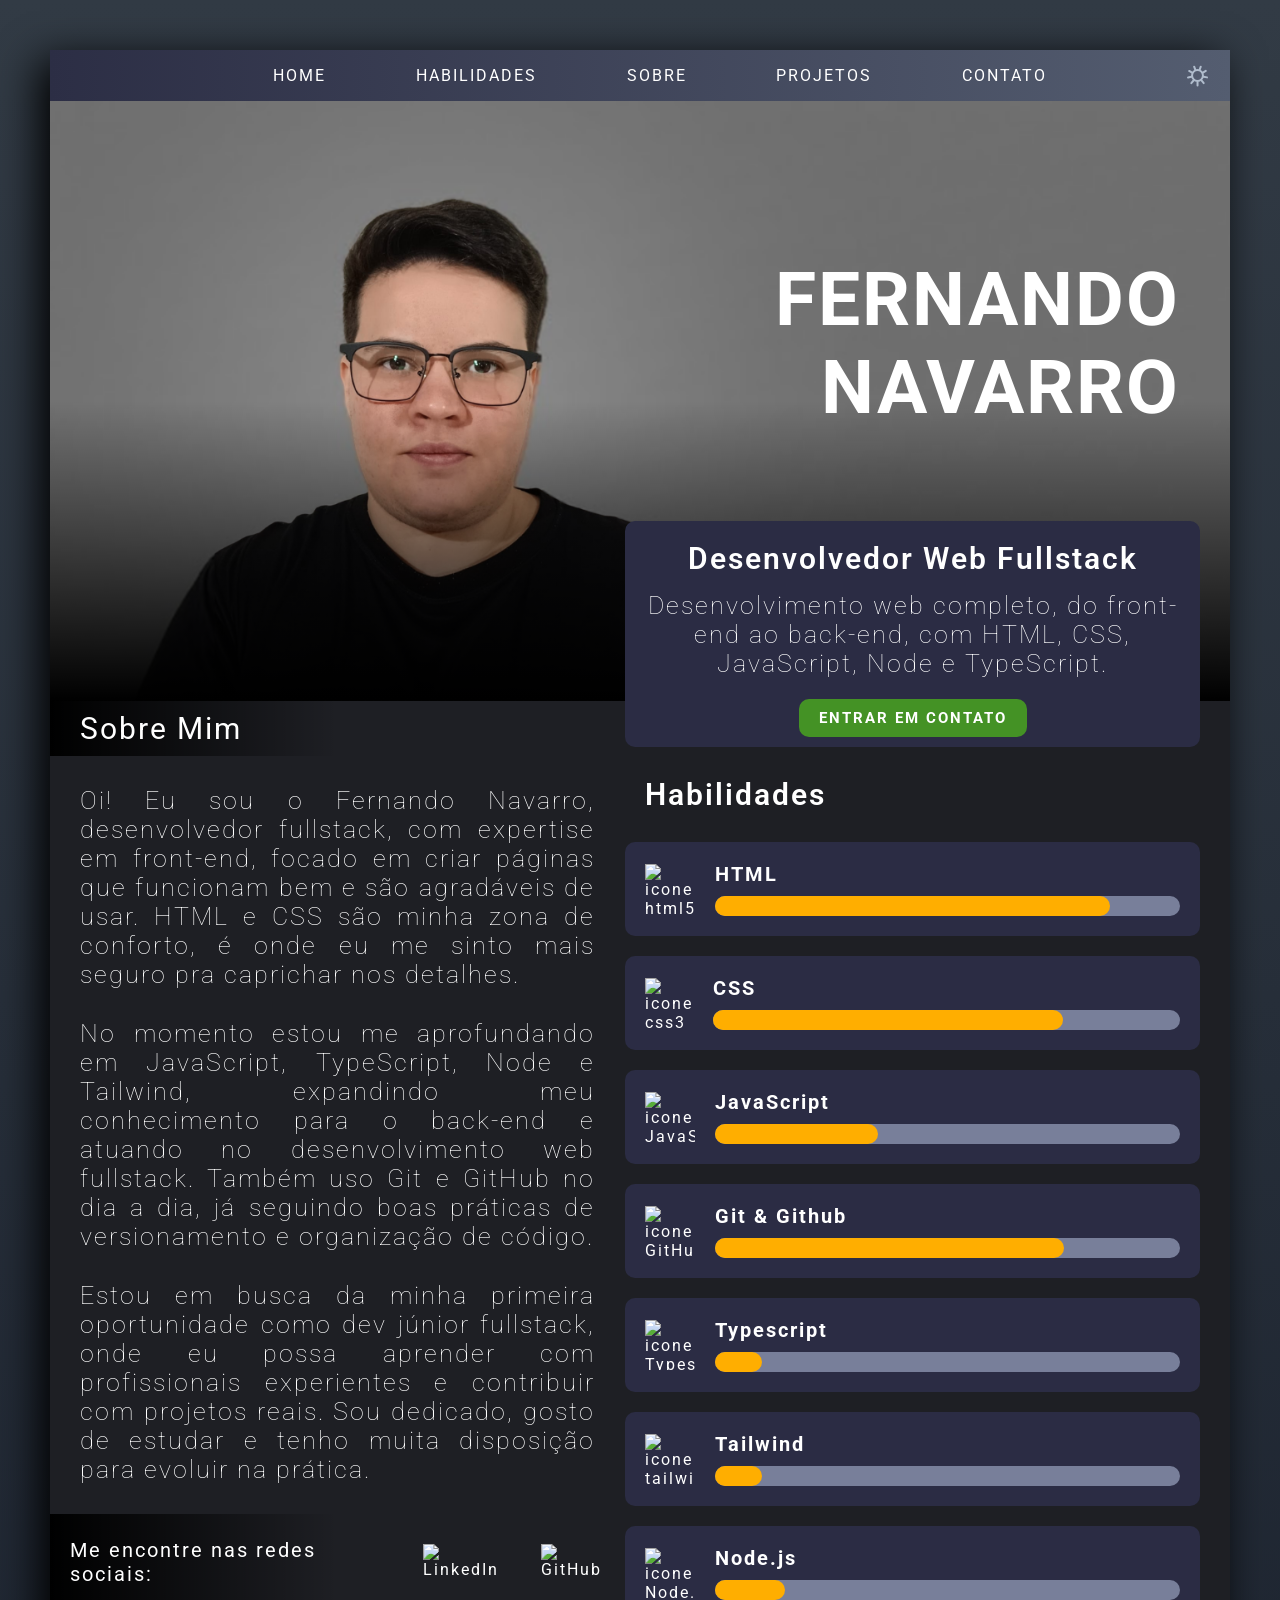
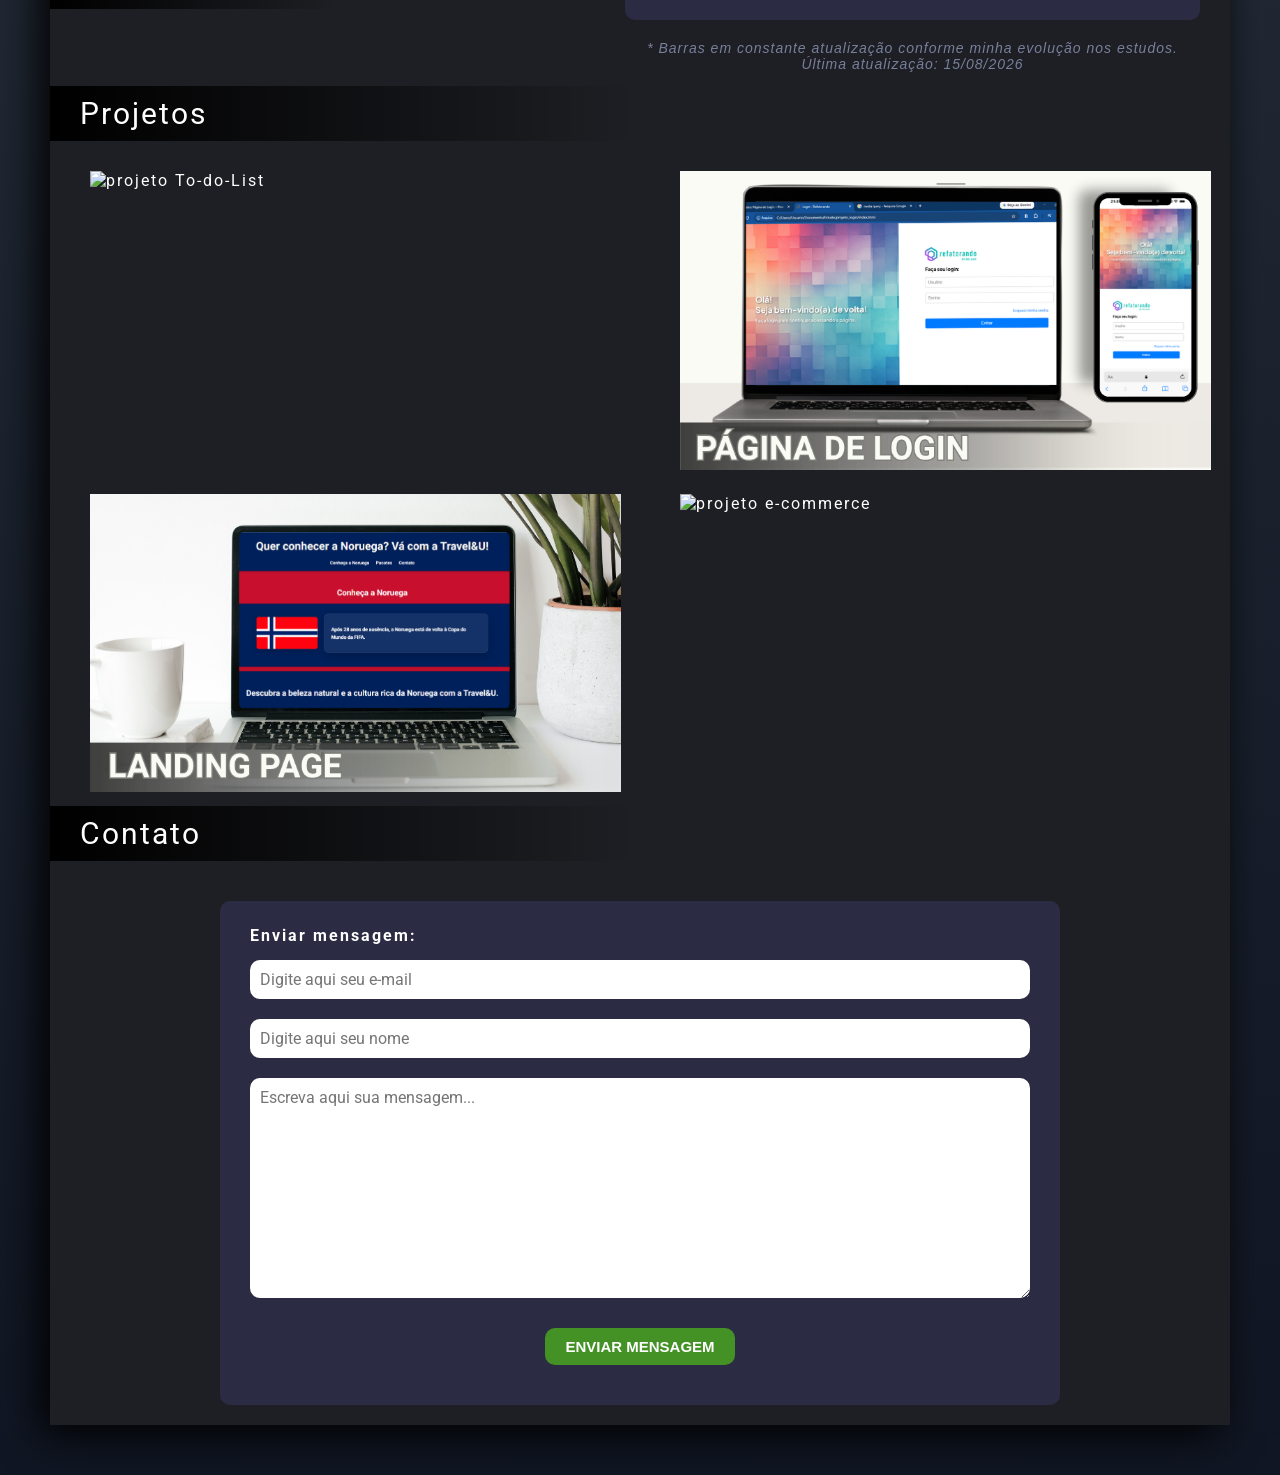
==== commit 90854632: "Implementação do lightmode com toggle sun/moon e ajustes responsivos do banner" ====
--- a/index.html
+++ b/index.html
@@ -21,12 +21,15 @@
                         <li><a href="#projetos">PROJETOS</a></li>
                         <li><a href="#contato">CONTATO</a></li>
                     </ul>
+                    <button id="theme-toggle" aria-label="Mudar para tema claro" title="Mudar tema">
+                        <img id="theme-icon" src="./public/images/sun.svg" alt="Mudar para tema claro">
+                    </button>
                 </nav>
             </header>
             <div id="banner">
                 <div id="banner-shadow">
                 </div>
-                <h1>Fernando<br>Navarro</h1>
+                <h1>Fernando <br>Navarro</h1>
             </div>
             <div id="info">
                 <div id="sobre">
--- a/public/css/styles.css
+++ b/public/css/styles.css
@@ -66,6 +66,7 @@
 /* Header e Navegação */
 header{
     background: linear-gradient(90deg, var(--header-color1) 0%,  var(--header-color2) 100%);
+    position: relative;
 }
 
 nav{
@@ -86,6 +87,29 @@
     padding: 10px 15px;
 }
 
+#theme-toggle{
+    position: absolute;
+    right: 15px;
+    top: 50%;
+    transform: translateY(-50%);
+    background: none;
+    border: none;
+    cursor: pointer;
+    padding: 5px;
+    line-height: 0;
+    transition: transform 0.2s ease-in-out;
+}
+
+#theme-toggle:hover{
+    transform: translateY(-50%) scale(1.15);
+}
+
+#theme-toggle img{
+    width: 24px;
+    height: 24px;
+    display: block;
+}
+
 nav > ul{
     width: 100%;
     display: flex;
@@ -361,6 +385,53 @@
     margin: 5px 10px;
 }
 
+/* Tema claro */
+
+body.light{
+    --branco:#1F2937;
+    --preto: rgba(0,0,0,0.25);
+    --bg-color1:#E8ECF2;
+    --bg-color2:#C7D0DD;
+    --container-bg-color:#FFFFFF;
+    --header-color1:#FFFFFF;
+    --header-color2:#D8E0EA;
+    --link-hover-color:#D6930B;
+    --box-bg-color:#F1F4F9;
+    --bar-color2:#E0E6EE;
+}
+
+body.light #banner h1{
+    color: #FFFFFF;
+}
+
+body.light #banner-shadow{
+    background: linear-gradient(0deg, #FFFFFF 0%, var(--banner-shadow-color2) 50%, var(--banner-shadow-color2) 100%);
+}
+
+body.light #social{
+    background: linear-gradient(90deg, #E8ECF2 0%, var(--banner-shadow-color2) 50%, var(--banner-shadow-color2) 100%);
+}
+
+body.light div.title{
+    background: linear-gradient(90deg, #E3E9F1 0%, var(--banner-shadow-color2) 50%);
+}
+
+body.light input,
+body.light textarea{
+    background-color: #FFFFFF;
+    border: 1px solid #D5DBE4;
+}
+
+body.light .nota{
+    color: #64748B;
+}
+
+body.light .tecnologia,
+body.light #resumo,
+body.light #container_formulario{
+    border: 1px solid #E2E8F0;
+}
+
 /* Responsividade */
 
 @media (max-width: 1024px){
@@ -390,6 +461,14 @@
     #menu-toggle{
         display: block;
         align-self: flex-end;
+    }
+    #theme-toggle{
+        top: 10px;
+        right: 60px;
+        transform: none;
+    }
+    #theme-toggle:hover{
+        transform: scale(1.15);
     }
     #menu{
         display: none;
@@ -405,9 +484,16 @@
         height: 300px;
     }
     #banner h1{
-        font-size: 40px;
-        right: 20px;
-        bottom: 60px;
+        font-size: clamp(24px, 8vw, 32px);
+        left: 0;
+        right: 0;
+        text-align: center;
+        white-space: nowrap;
+        bottom: 10px;
+        margin: 0;
+    }
+    #banner h1 br{
+        display: none;
     }
     #info{
         flex-direction: column;
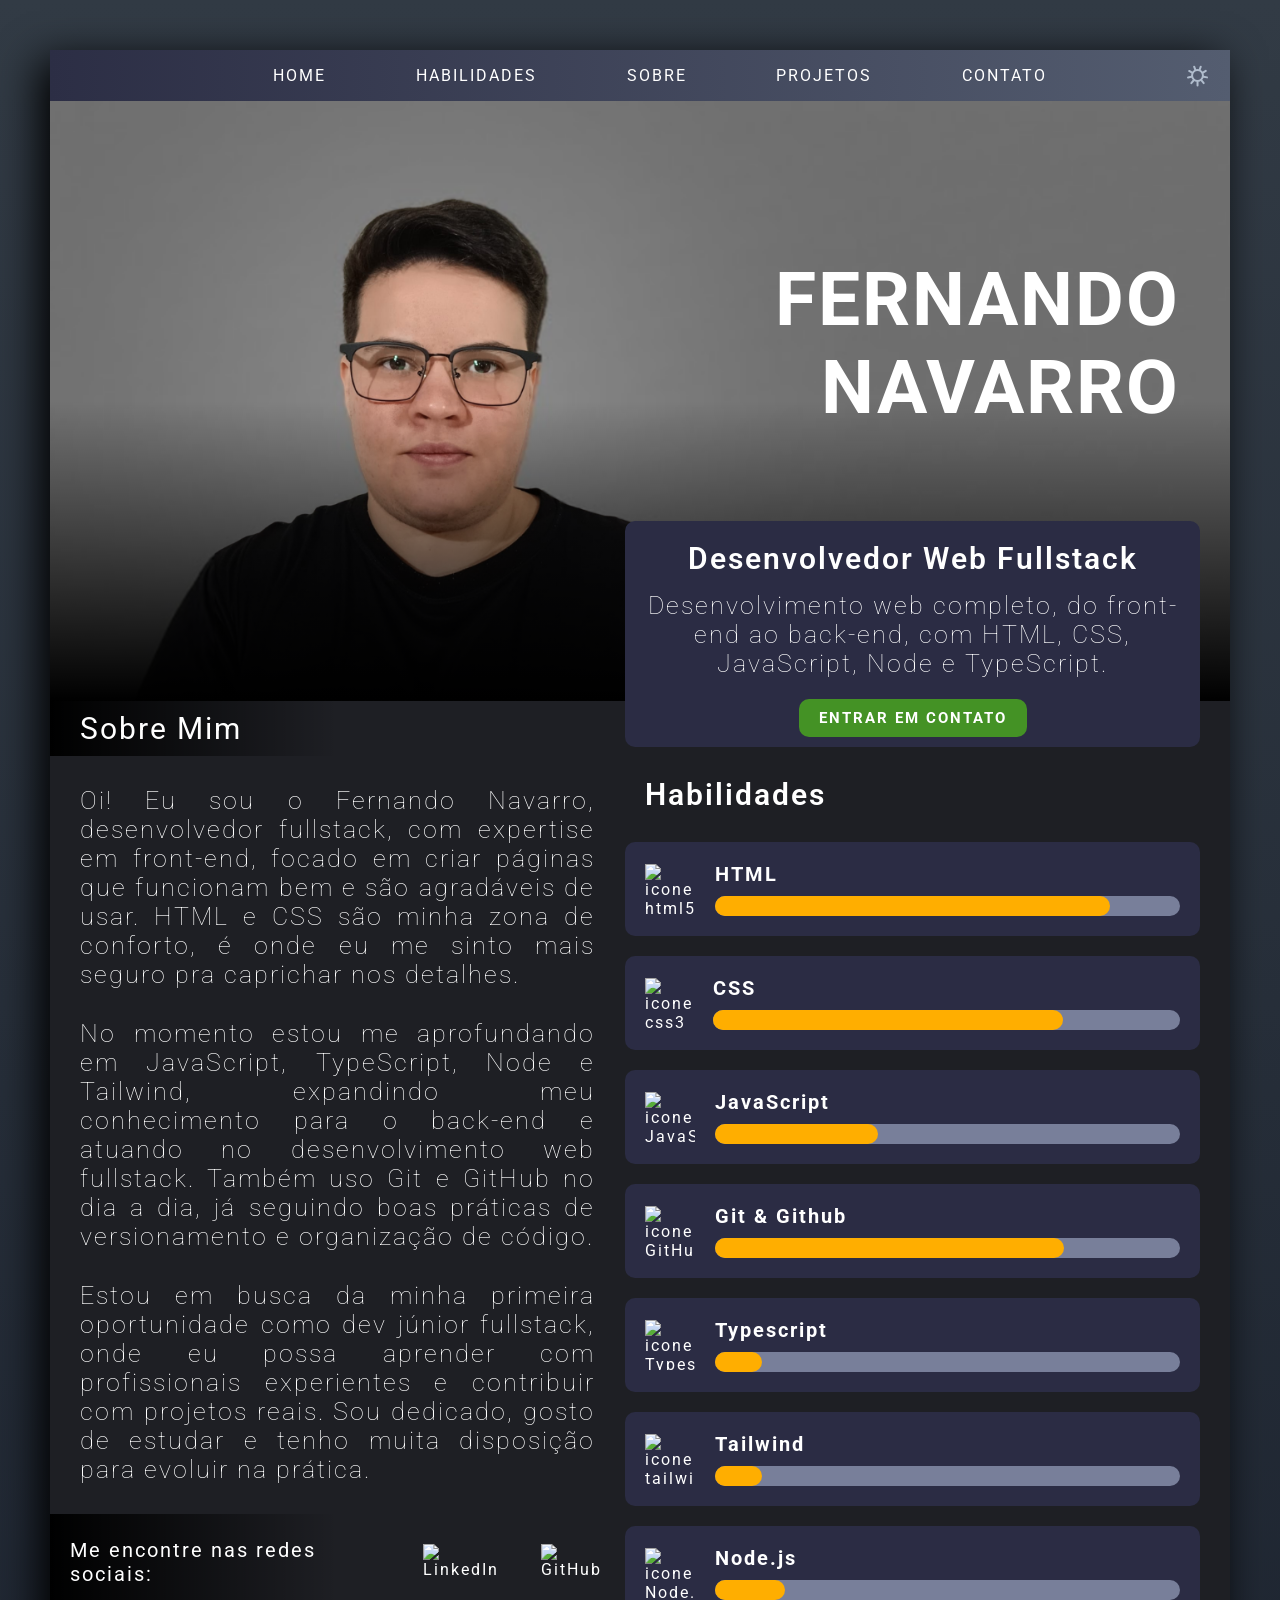
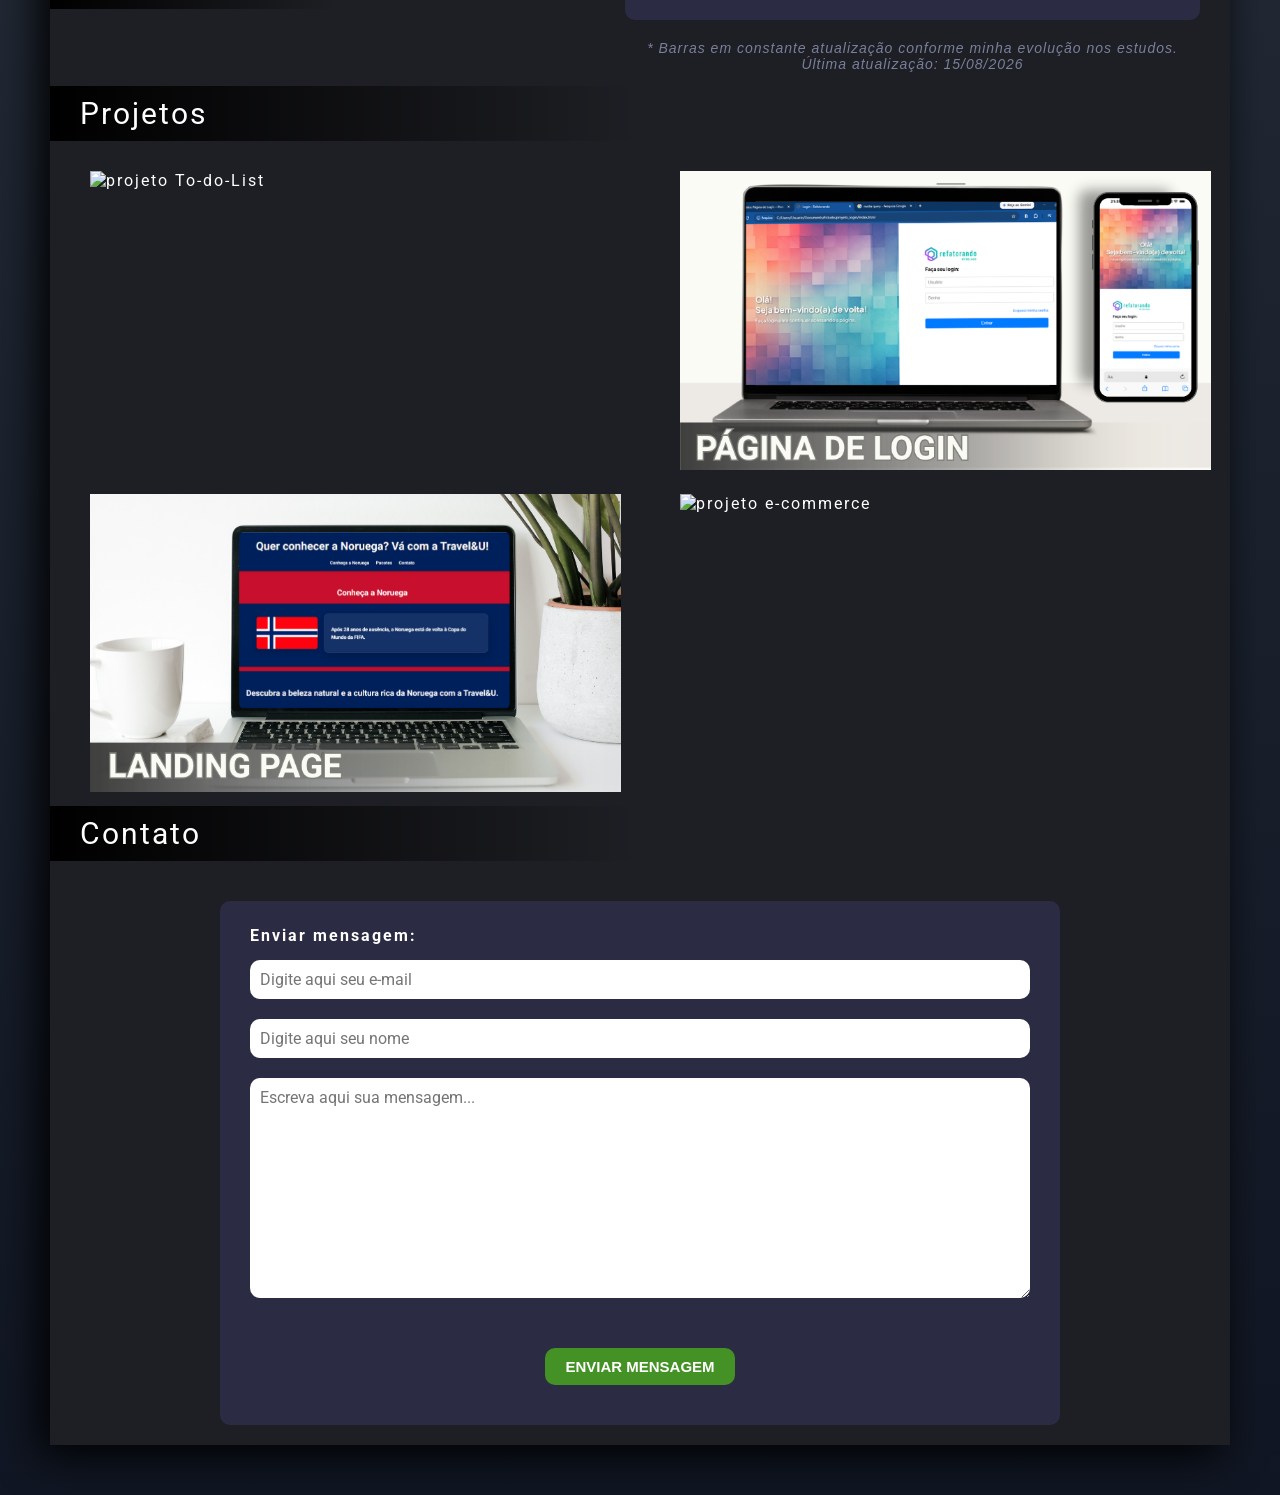
==== commit 85a5c64d: "Implementação da página de obrigado com reCAPTCHA e envio via AJAX" ====
--- a/index.html
+++ b/index.html
@@ -7,6 +7,7 @@
         <title>Portfólio | Fernando Navarro</title>
         <meta name="description" content="Portfólio de Fernando Navarro, desenvolvedor web fullstack, focado em criar interfaces funcionais e agradáveis de usar.">
         <link rel="stylesheet" href="./public/css/styles.css">
+        <script src="https://www.google.com/recaptcha/api.js" async defer></script>
     </head>
 
     <body>
@@ -129,10 +130,12 @@
                 <div class="title">Contato</div>
                     <div id="container_formulario">
                         <h4>Enviar mensagem:</h4>
-                        <form action="https://formspree.io/f/xjyboqlq" method="POST">
+                        <form id="contato-form" action="https://formspree.io/f/xjyboqlq" method="POST">
                             <input type='email' placeholder="Digite aqui seu e-mail" name="email">
                             <input type='text' placeholder="Digite aqui seu nome" name="nome">
                             <textarea name='message' placeholder="Escreva aqui sua mensagem..."></textarea>
+                            <div class="g-recaptcha" data-sitekey="6Lc5_IctAAAAAPEQFtMFHFCp17oWCsxFytglqpsC"></div>
+                            <p id="form-error" hidden></p>
                             <div>
                                 <button type="submit">Enviar mensagem</button>
                             </div>
--- a/public/css/styles.css
+++ b/public/css/styles.css
@@ -380,9 +380,73 @@
     font-size: 16px;
 }
 
+form button:disabled{
+    background-color: var(--bar-color2);
+    color: var(--branco);
+    cursor: not-allowed;
+    font-size: 15px;
+}
+
+.g-recaptcha{
+    display: flex;
+    justify-content: center;
+    padding: 10px;
+    flex-basis: 100%;
+}
+
+#form-error{
+    flex-basis: 100%;
+    text-align: center;
+    font-size: 16px;
+    color: var(--link-hover-color);
+    margin: 10px;
+    padding: 10px;
+    background-color: rgba(255, 174, 0, 0.1);
+    border-radius: 10px;
+}
+
 h4{
     font-size: 16px;
     margin: 5px 10px;
+}
+
+/* Página Obrigado */
+
+#obrigado{
+    display: flex;
+    flex-direction: column;
+    align-items: center;
+    justify-content: center;
+    text-align: center;
+    min-height: calc(100vh - 100px);
+    padding: 40px;
+}
+
+#obrigado h1{
+    font-size: 60px;
+    margin: 0 0 20px 0;
+    text-transform: uppercase;
+}
+
+#obrigado p{
+    max-width: 600px;
+}
+
+#obrigado a{
+    text-transform: uppercase;
+    background-color: var(--btn-color1);
+    color: var(--branco);
+    padding: 10px 20px;
+    border-radius: 10px;
+    font-size: 15px;
+    font-weight: bold;
+    transition: all 0.3s ease-in-out;
+}
+
+#obrigado a:hover{
+    background-color: var(--btn-color2);
+    color: var(--btn-color1);
+    font-size: 16px;
 }
 
 /* Tema claro */
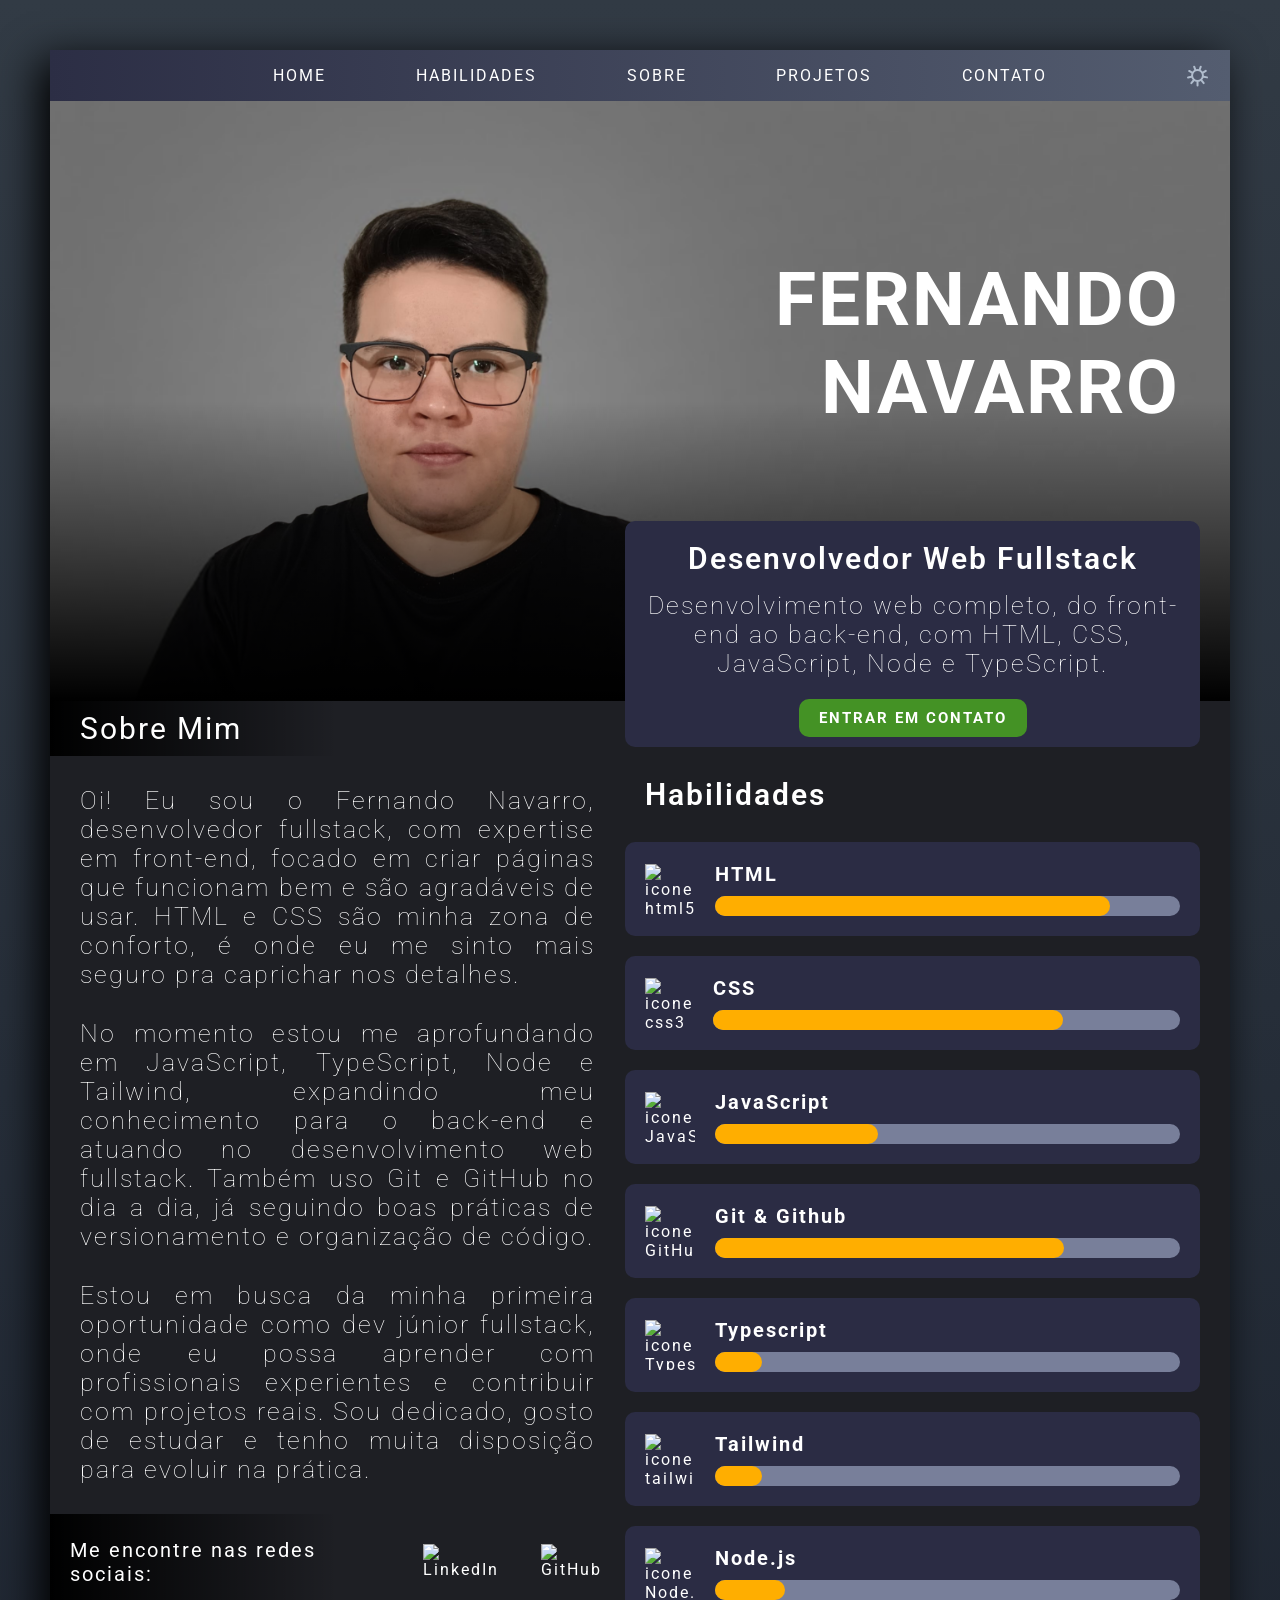
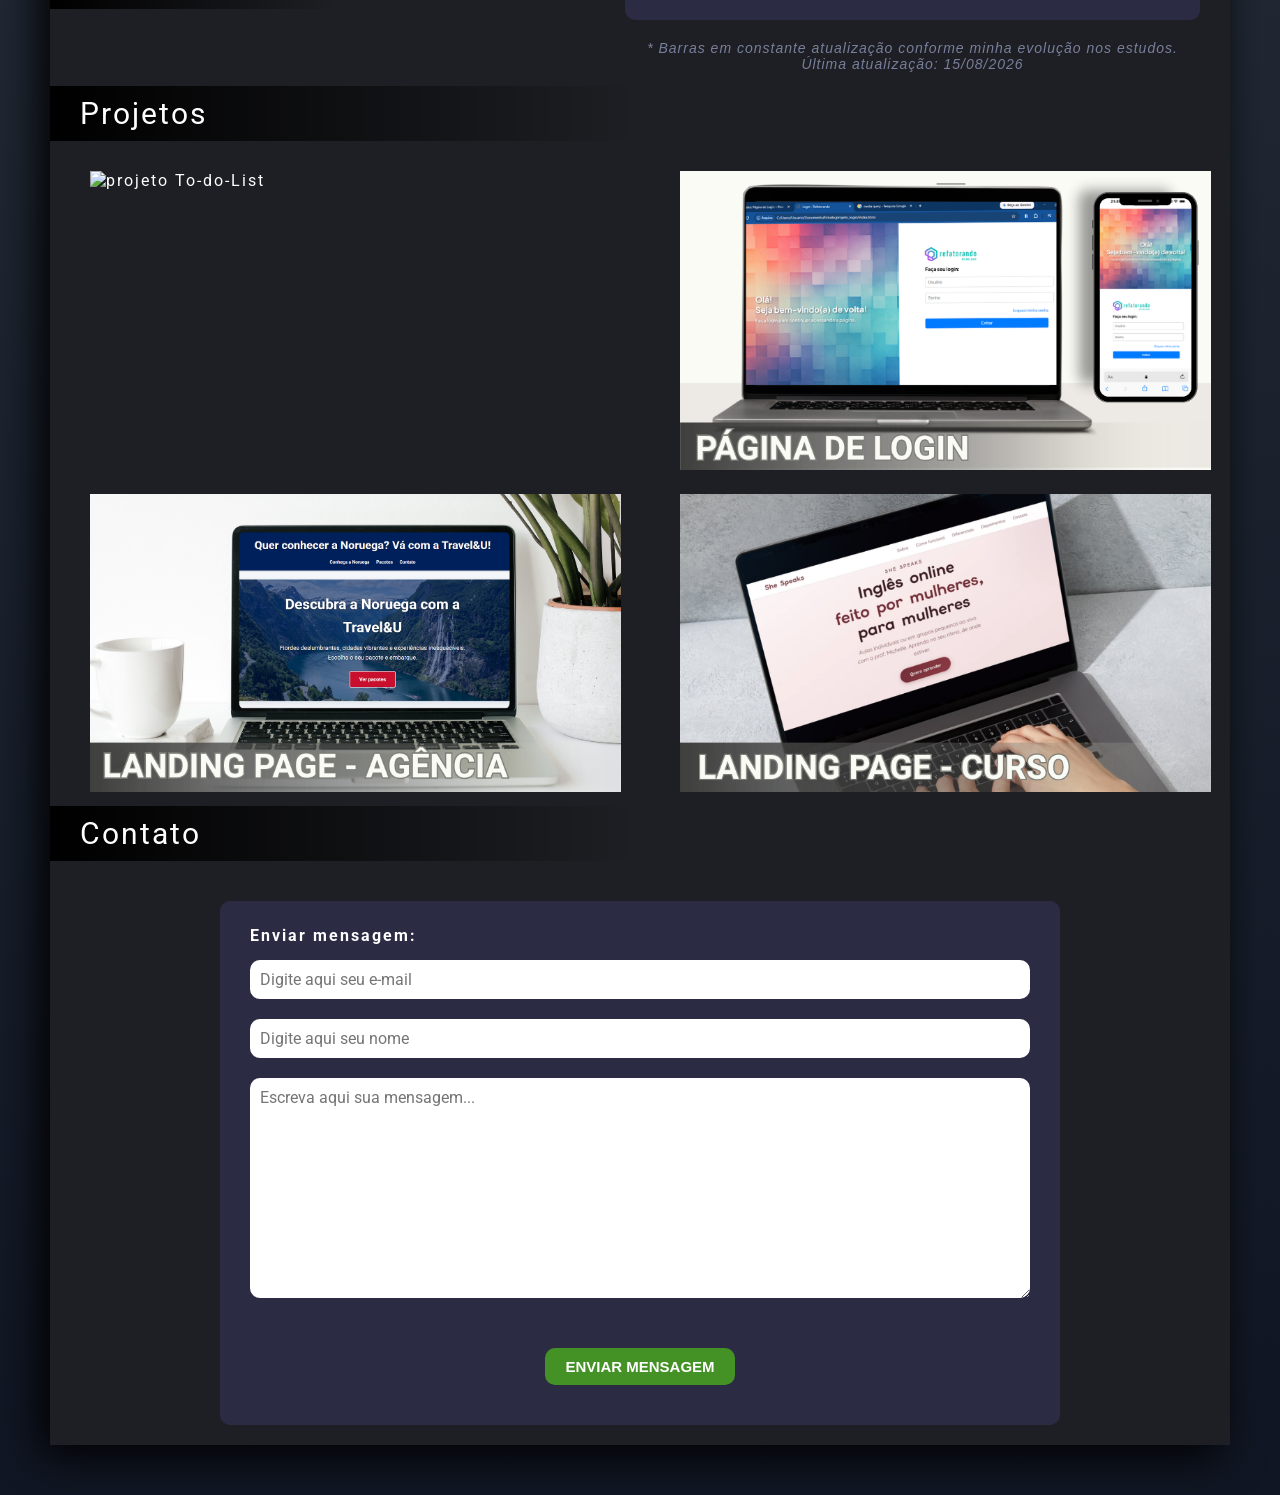
==== commit 190f3bcd: "Adição de links do GitPages" ====
--- a/index.html
+++ b/index.html
@@ -1,4 +1,10 @@
 <!DOCTYPE html>
+<!--
+    Portfólio — Fernando Navarro
+    Baseado em: https://github.com/incubadora-refatorando/projeto-portifolio
+    Modificado por Fernando Navarro em 2026.
+    Licenciado sob a GNU General Public License v3.0 — veja LICENSE.
+-->
 <html lang="pt-BR">
 
     <head>
@@ -120,10 +126,10 @@
             <div id="projetos">
                 <div class="title">Projetos</div>
                 <div id="galeria_projetos">
-                    <a href="https://github.com/fernandonavarrost-cpu/projeto-todo-list" target="_blank"><img src="./public/images/projetos-todo-List.png" alt="projeto To-do-List"/></a>
-                    <a href="https://github.com/fernandonavarrost-cpu/projeto_login" target="_blank"><img src="./public/images/projetos-login.png" alt="projeto página de login"/></a>
-                    <a href="https://github.com/fernandonavarrost-cpu/landing-page-noruega" target="_blank"><img src="./public/images/projetos-landingpage.png" alt="projeto landing page de uma agencia de viagens"/></a>
-                    <a href="https://github.com/fernandonavarrost-cpu/pagina_de_ecommerce" target="_blank"><img src="./public/images/projetos-ecommerce.png" alt="projeto e-commerce"/></a>
+                    <a href="https://fernandonavarrost-cpu.github.io/projeto-todo-list/" target="_blank"><img src="./public/images/projetos-todo-List.png" alt="projeto To-do-List"/></a>
+                    <a href="https://fernandonavarrost-cpu.github.io/projeto_login/" target="_blank"><img src="./public/images/projetos-login.png" alt="projeto página de login"/></a>
+                    <a href="https://fernandonavarrost-cpu.github.io/landing-page-agencia_de_viagens/" target="_blank"><img src="./public/images/projetos-landingpage.png" alt="projeto landing page de uma agencia de viagens"/></a>
+                    <a href="https://fernandonavarrost-cpu.github.io/shespeaks/" target="_blank"><img src="./public/images/projetos-shespeaks.png" alt="projeto landing page de um curso de inglês"/></a>
                 </div>
             </div>
             <div id="contato">
